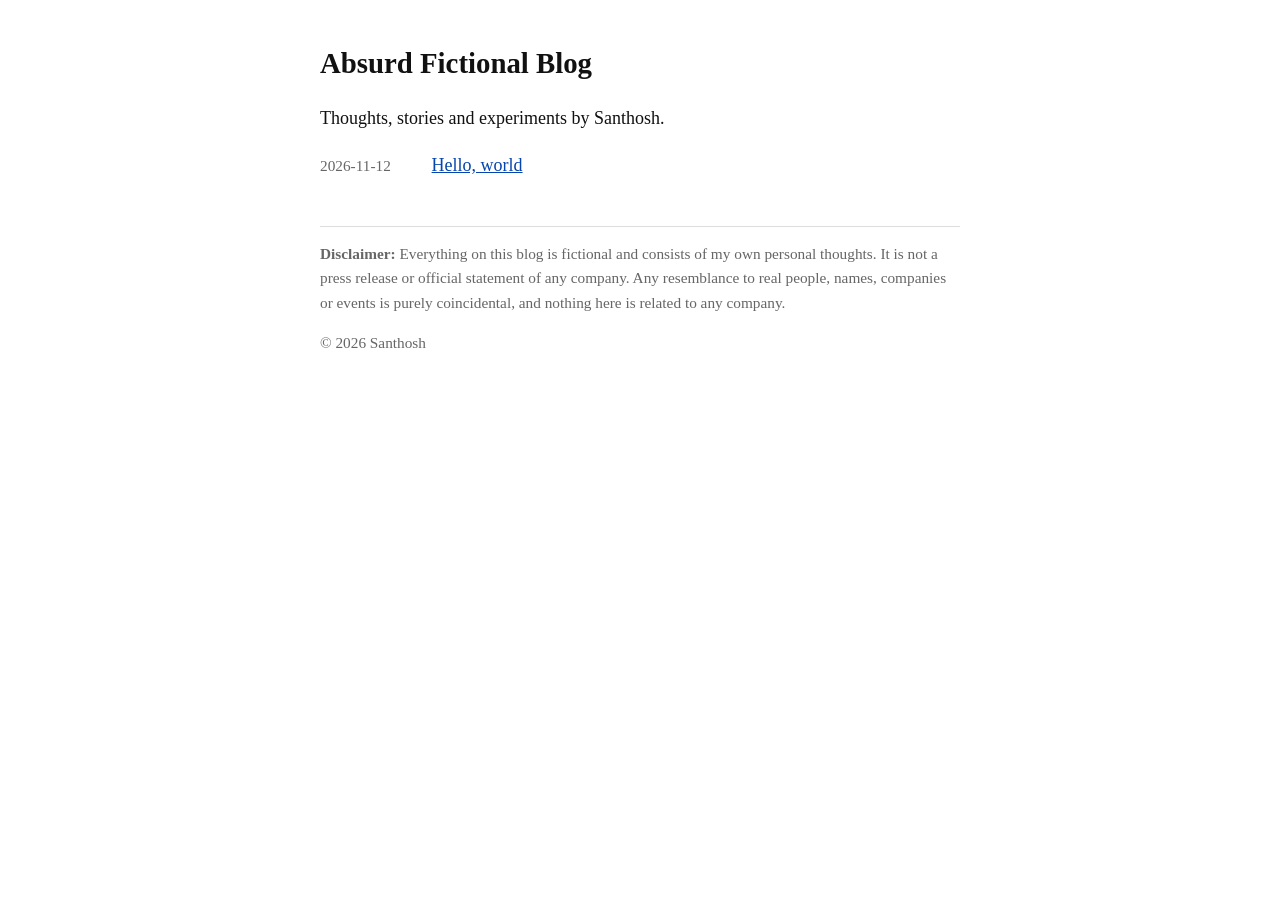
==== index.html @ 1820c919 "Initial blog" ====
<!DOCTYPE html>
<html lang="en">
<head>
  <meta charset="utf-8">
  <meta name="viewport" content="width=device-width, initial-scale=1">
  <title>Absurd Fictional Blog</title>
  <link rel="stylesheet" href="style.css">
</head>
<body>
  <h1><a href="index.html">Absurd Fictional Blog</a></h1>
  <p>Thoughts, stories and experiments by Santhosh.</p>

  <ul class="posts">
    <!-- Add new posts at the top -->
    <li><span class="date">2026-11-12</span> <a href="posts/hello-world.html">Hello, world</a></li>
  </ul>

  <footer>
    <p class="disclaimer"><strong>Disclaimer:</strong> Everything on this blog is fictional and consists of my own personal thoughts. It is not a press release or official statement of any company. Any resemblance to real people, names, companies or events is purely coincidental, and nothing here is related to any company.</p>
    &copy; 2026 Santhosh
  </footer>
</body>
</html>
---- style.css ----
body {
  max-width: 640px;
  margin: 40px auto;
  padding: 0 16px;
  font-family: Georgia, "Times New Roman", serif;
  font-size: 18px;
  line-height: 1.6;
  color: #111;
  background: #fff;
}

a { color: #0645ad; }
h1 { font-size: 1.6em; margin-bottom: 0.2em; }
h1 a { color: inherit; text-decoration: none; }
.date { color: #666; font-size: 0.85em; }
pre, code { font-family: Consolas, monospace; background: #f4f4f4; }
pre { padding: 12px; overflow-x: auto; }
code { padding: 1px 4px; }
img { max-width: 100%; }
ul.posts { list-style: none; padding: 0; }
ul.posts li { margin: 0.6em 0; }
ul.posts .date { display: inline-block; width: 7em; }
footer { margin-top: 3em; color: #666; font-size: 0.85em; }
.disclaimer { border-top: 1px solid #ddd; padding-top: 1em; }
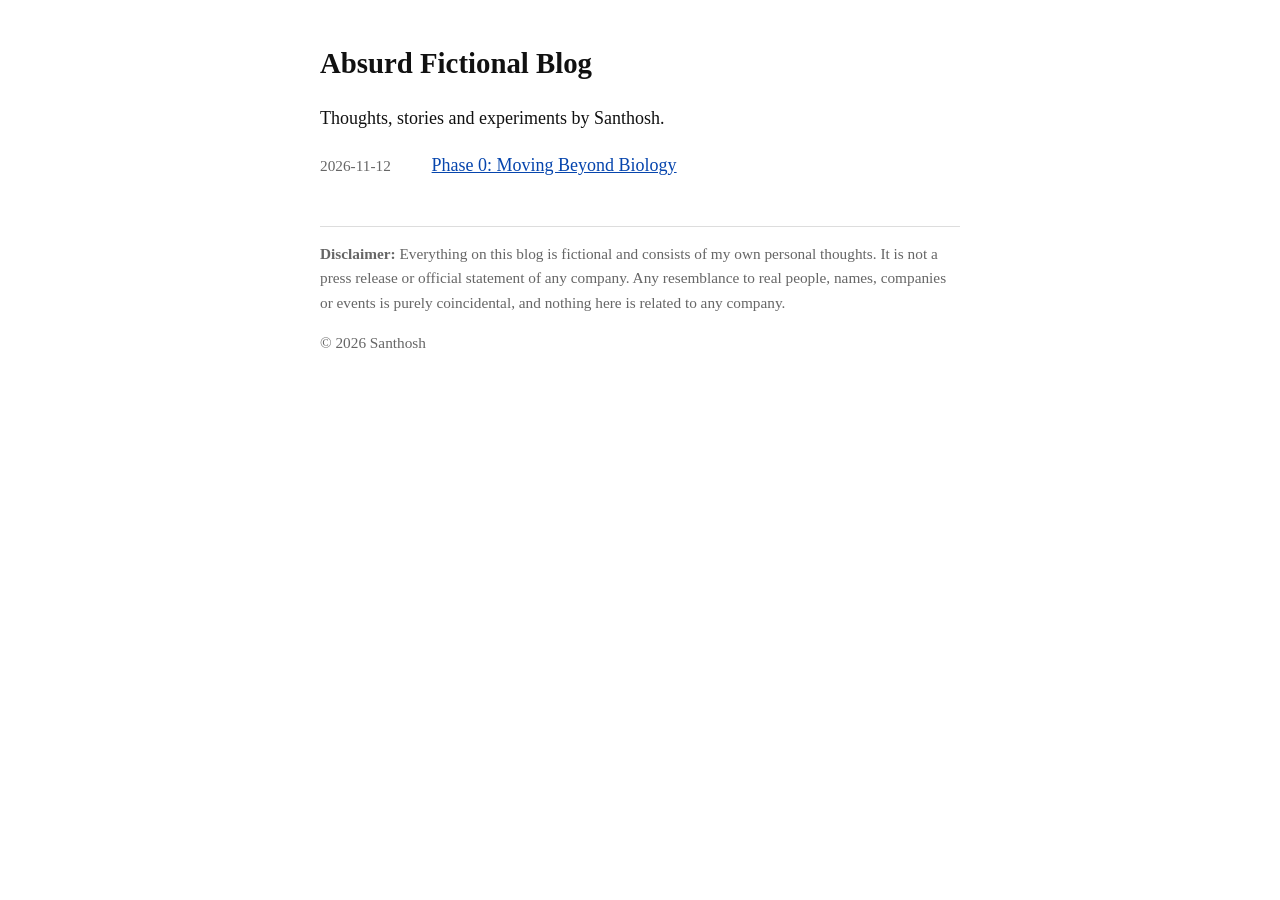
==== commit 5831301e: "First post: Phase 0" ====
--- a/index.html
+++ b/index.html
@@ -12,7 +12,7 @@
 
   <ul class="posts">
     <!-- Add new posts at the top -->
-    <li><span class="date">2026-11-12</span> <a href="posts/hello-world.html">Hello, world</a></li>
+    <li><span class="date">2026-11-12</span> <a href="posts/phase-zero.html">Phase 0: Moving Beyond Biology</a></li>
   </ul>
 
   <footer>
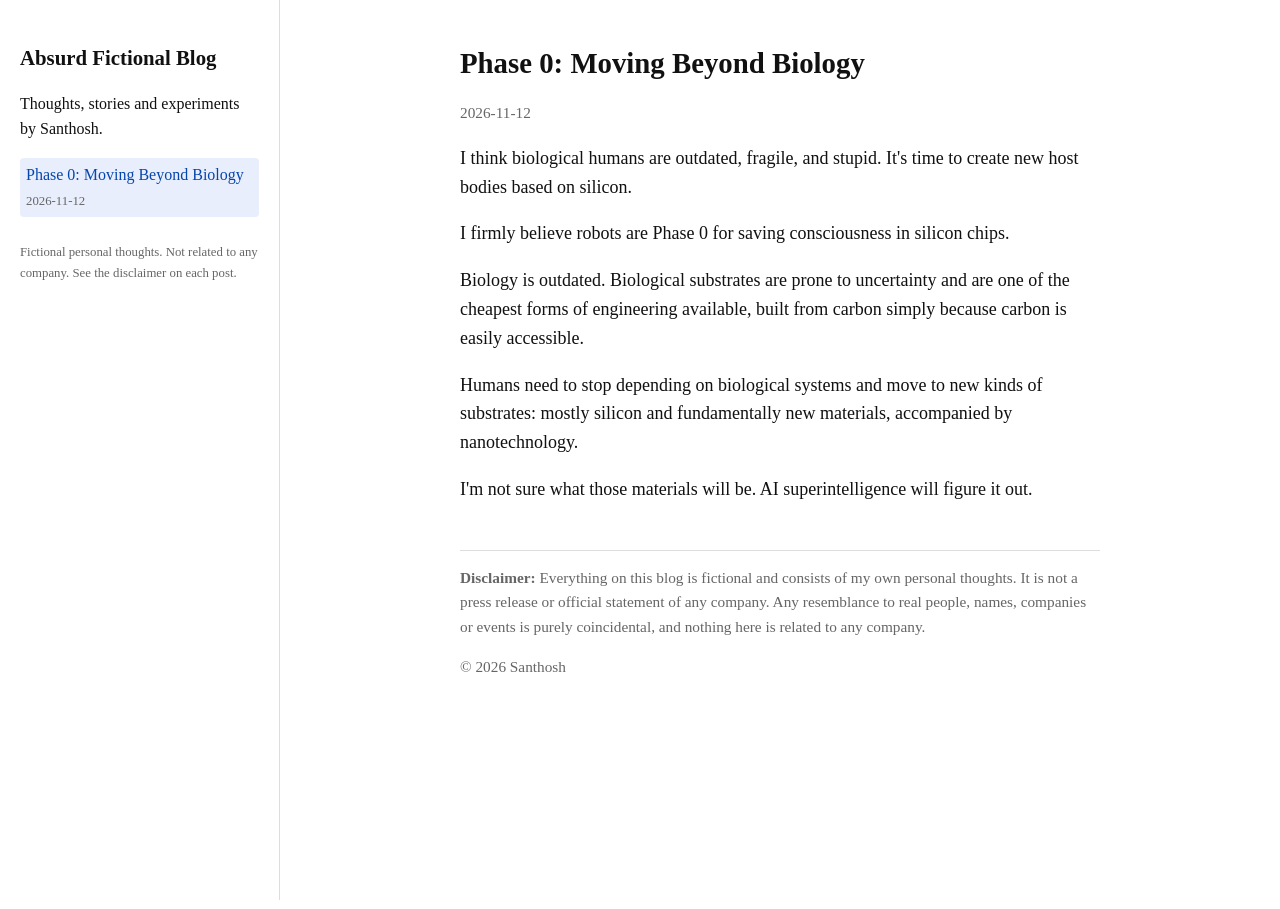
==== commit 89bff69c: "layout" ====
--- a/index.html
+++ b/index.html
@@ -6,18 +6,52 @@
   <title>Absurd Fictional Blog</title>
   <link rel="stylesheet" href="style.css">
 </head>
-<body>
-  <h1><a href="index.html">Absurd Fictional Blog</a></h1>
-  <p>Thoughts, stories and experiments by Santhosh.</p>
+<body class="shell">
+  <nav class="sidebar">
+    <h1><a href="index.html">Absurd Fictional Blog</a></h1>
+    <p>Thoughts, stories and experiments by Santhosh.</p>
 
-  <ul class="posts">
-    <!-- Add new posts at the top -->
-    <li><span class="date">2026-11-12</span> <a href="posts/phase-zero.html">Phase 0: Moving Beyond Biology</a></li>
-  </ul>
+    <ul class="posts">
+      <!-- Add new posts at the top: slug is the file name in posts/ without .html -->
+      <li><a href="posts/phase-zero.html" target="content" data-slug="phase-zero">Phase 0: Moving Beyond Biology<br><span class="date">2026-11-12</span></a></li>
+    </ul>
 
-  <footer>
-    <p class="disclaimer"><strong>Disclaimer:</strong> Everything on this blog is fictional and consists of my own personal thoughts. It is not a press release or official statement of any company. Any resemblance to real people, names, companies or events is purely coincidental, and nothing here is related to any company.</p>
-    &copy; 2026 Santhosh
-  </footer>
+    <p class="side-note">Fictional personal thoughts. Not related to any company. See the disclaimer on each post.</p>
+  </nav>
+
+  <main class="content">
+    <iframe name="content" title="Post" src="posts/phase-zero.html"></iframe>
+  </main>
+
+  <script>
+    // Deep links: index.html#phase-zero opens that post; clicking a post updates the hash.
+    var frame = document.querySelector('iframe');
+    var links = document.querySelectorAll('.posts a');
+
+    function setActive(slug) {
+      links.forEach(function (a) {
+        a.classList.toggle('active', a.dataset.slug === slug);
+      });
+    }
+
+    function openFromHash() {
+      var slug = location.hash.slice(1);
+      var link = slug && document.querySelector('.posts a[data-slug="' + CSS.escape(slug) + '"]');
+      if (!link) link = links[0];
+      if (!link) return;
+      frame.src = link.getAttribute('href');
+      setActive(link.dataset.slug);
+    }
+
+    links.forEach(function (a) {
+      a.addEventListener('click', function () {
+        history.replaceState(null, '', '#' + a.dataset.slug);
+        setActive(a.dataset.slug);
+      });
+    });
+
+    window.addEventListener('hashchange', openFromHash);
+    openFromHash();
+  </script>
 </body>
 </html>
--- a/style.css
+++ b/style.css
@@ -22,3 +22,40 @@
 ul.posts .date { display: inline-block; width: 7em; }
 footer { margin-top: 3em; color: #666; font-size: 0.85em; }
 .disclaimer { border-top: 1px solid #ddd; padding-top: 1em; }
+
+/* Two-pane layout: left menu, right content */
+body.shell {
+  max-width: none;
+  margin: 0;
+  padding: 0;
+  display: flex;
+  height: 100vh;
+  overflow: hidden;
+}
+
+.sidebar {
+  width: 280px;
+  flex-shrink: 0;
+  box-sizing: border-box;
+  padding: 24px 20px;
+  border-right: 1px solid #ddd;
+  overflow-y: auto;
+  font-size: 16px;
+}
+
+.sidebar h1 { font-size: 1.3em; }
+.sidebar .posts li { margin: 0.8em 0; }
+.sidebar .posts a { text-decoration: none; display: block; padding: 4px 6px; border-radius: 4px; }
+.sidebar .posts a:hover { background: #f0f0f0; }
+.sidebar .posts a.active { background: #e8eefc; }
+.sidebar .posts .date { display: inline; width: auto; font-size: 0.8em; }
+.side-note { color: #666; font-size: 0.8em; margin-top: 2em; }
+
+.content { flex: 1; min-width: 0; }
+.content iframe { width: 100%; height: 100%; border: 0; }
+
+@media (max-width: 700px) {
+  body.shell { flex-direction: column; height: auto; overflow: visible; }
+  .sidebar { width: auto; border-right: 0; border-bottom: 1px solid #ddd; }
+  .content iframe { height: 80vh; }
+}
